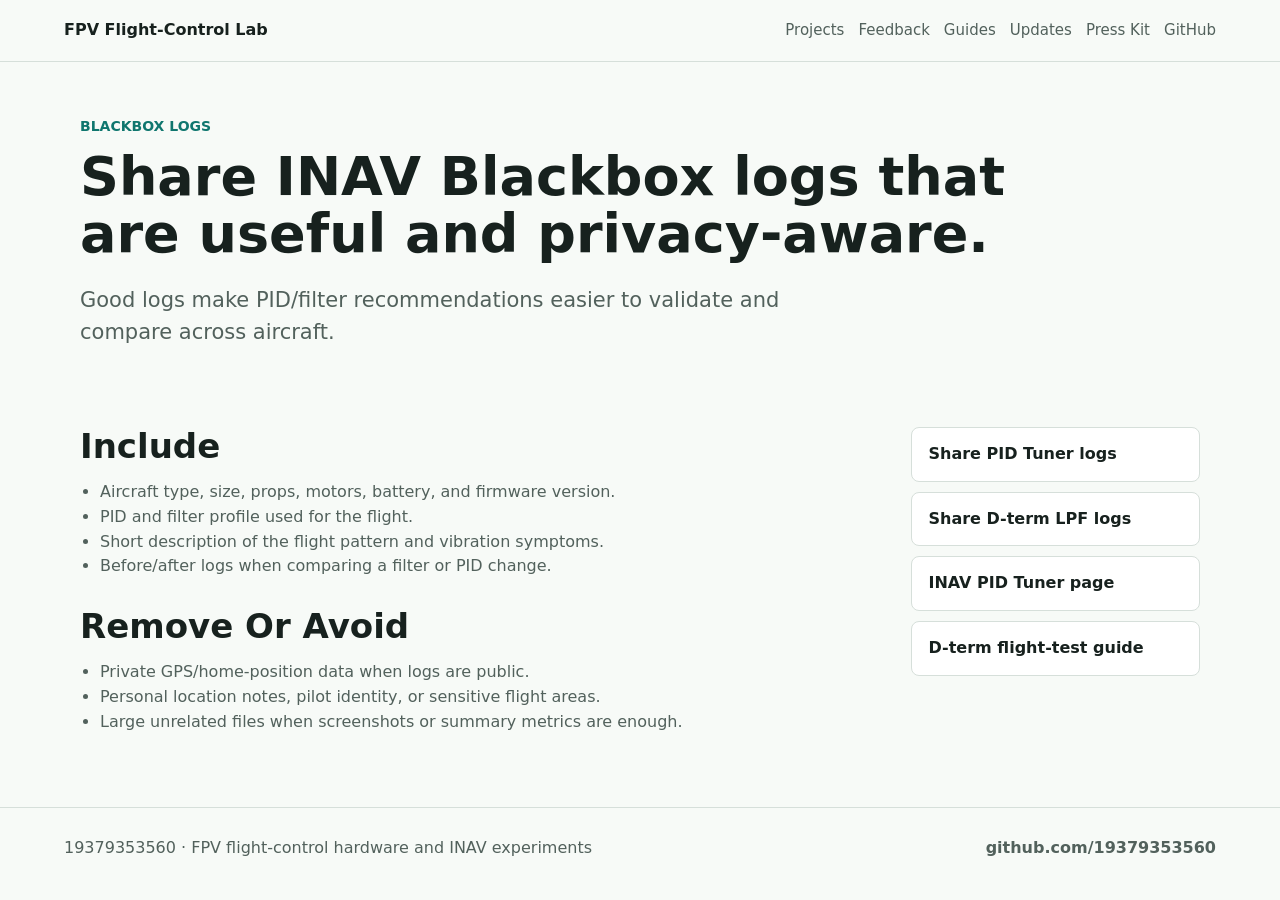
==== blackbox-log-sharing.html @ 6cbe6f00 "Add long-tail guide pages" ====
<!doctype html>
<html lang="en">
  <head>
    <meta charset="utf-8">
    <meta name="viewport" content="width=device-width, initial-scale=1">
    <meta name="description" content="Guide for safely sharing INAV Blackbox logs for PID tuning, filter tuning, D-term noise review, and gyro noise validation.">
    <link rel="canonical" href="https://19379353560.github.io/blackbox-log-sharing.html">
    <meta property="og:title" content="INAV Blackbox Log Sharing Guide">
    <meta property="og:description" content="How to share useful INAV Blackbox logs while protecting private GPS and setup data.">
    <meta property="og:type" content="article">
    <meta property="og:url" content="https://19379353560.github.io/blackbox-log-sharing.html">
    <meta property="og:image" content="https://19379353560.github.io/assets/og-image.png">
    <meta name="twitter:card" content="summary_large_image">
    <title>INAV Blackbox Log Sharing Guide</title>
    <link rel="alternate" type="application/rss+xml" title="FPV Flight-Control Lab updates" href="https://19379353560.github.io/feed.xml">
    <link rel="stylesheet" href="styles.css">
  </head>
  <body>
    <header class="topbar">
      <a class="brand" href="/">FPV Flight-Control Lab</a>
      <nav class="nav" aria-label="Primary navigation">
        <a href="/#projects">Projects</a>
        <a href="/#feedback">Feedback</a>
        <a href="/guides.html">Guides</a>
        <a href="/updates.html">Updates</a>
        <a href="/press-kit.html">Press Kit</a>
        <a href="https://github.com/19379353560">GitHub</a>
      </nav>
    </header>

    <main>
      <section class="detail-hero">
        <div>
          <p class="eyebrow">Blackbox Logs</p>
          <h1>Share INAV Blackbox logs that are useful and privacy-aware.</h1>
          <p class="lead">Good logs make PID/filter recommendations easier to validate and compare across aircraft.</p>
        </div>
      </section>

      <section class="detail-layout">
        <div class="detail-main">
          <article class="detail-block">
            <h2>Include</h2>
            <ul>
              <li>Aircraft type, size, props, motors, battery, and firmware version.</li>
              <li>PID and filter profile used for the flight.</li>
              <li>Short description of the flight pattern and vibration symptoms.</li>
              <li>Before/after logs when comparing a filter or PID change.</li>
            </ul>
          </article>

          <article class="detail-block">
            <h2>Remove Or Avoid</h2>
            <ul>
              <li>Private GPS/home-position data when logs are public.</li>
              <li>Personal location notes, pilot identity, or sensitive flight areas.</li>
              <li>Large unrelated files when screenshots or summary metrics are enough.</li>
            </ul>
          </article>
        </div>

        <aside class="detail-side">
          <div class="link-list">
            <a href="https://github.com/19379353560/inav-pid-tuner/issues/1">Share PID Tuner logs</a>
            <a href="https://github.com/19379353560/inav/issues/1">Share D-term LPF logs</a>
            <a href="pid-tuner.html">INAV PID Tuner page</a>
            <a href="dterm-flight-test-guide.html">D-term flight-test guide</a>
          </div>
        </aside>
      </section>
    </main>

    <footer class="footer">
      <span>19379353560 · FPV flight-control hardware and INAV experiments</span>
      <a href="https://github.com/19379353560">github.com/19379353560</a>
    </footer>
  </body>
</html>
---- styles.css ----
:root {
  color-scheme: light;
  --bg: #f7faf7;
  --surface: #ffffff;
  --ink: #17211e;
  --muted: #52615c;
  --line: #d6dfda;
  --teal: #0f766e;
  --blue: #2563eb;
  --red: #b91c1c;
  --orange: #c2410c;
  --shadow: 0 16px 40px rgba(23, 33, 30, 0.1);
}

* {
  box-sizing: border-box;
}

html {
  scroll-behavior: smooth;
}

body {
  margin: 0;
  background: var(--bg);
  color: var(--ink);
  font-family: Inter, ui-sans-serif, system-ui, -apple-system, BlinkMacSystemFont, "Segoe UI", sans-serif;
  line-height: 1.55;
}

a {
  color: inherit;
}

.topbar {
  position: sticky;
  top: 0;
  z-index: 10;
  display: flex;
  align-items: center;
  justify-content: space-between;
  gap: 24px;
  padding: 18px clamp(18px, 5vw, 72px);
  background: rgba(247, 250, 247, 0.94);
  border-bottom: 1px solid var(--line);
  backdrop-filter: blur(14px);
}

.brand {
  font-weight: 800;
  text-decoration: none;
}

.nav {
  display: flex;
  flex-wrap: wrap;
  gap: 14px;
  color: var(--muted);
  font-size: 15px;
}

.nav a {
  text-decoration: none;
}

.nav a:hover,
.project-links a:hover,
.feedback-list a:hover,
.footer a:hover {
  color: var(--teal);
}

main {
  width: min(1120px, calc(100% - 36px));
  margin: 0 auto;
}

.intro {
  min-height: 82vh;
  display: grid;
  grid-template-columns: minmax(0, 1fr);
  align-content: center;
  gap: 28px;
  padding: 54px 0 28px;
}

.intro-copy {
  max-width: 860px;
}

.eyebrow {
  margin: 0 0 12px;
  color: var(--teal);
  font-size: 14px;
  font-weight: 800;
  text-transform: uppercase;
}

h1,
h2,
h3,
p {
  overflow-wrap: anywhere;
}

h1 {
  margin: 0;
  max-width: 980px;
  font-size: 54px;
  line-height: 1.04;
}

.lead {
  max-width: 780px;
  margin: 22px 0 0;
  color: var(--muted);
  font-size: 21px;
}

.actions {
  display: flex;
  flex-wrap: wrap;
  gap: 12px;
  margin-top: 28px;
}

.button {
  display: inline-flex;
  align-items: center;
  min-height: 44px;
  padding: 10px 16px;
  border-radius: 8px;
  border: 1px solid var(--ink);
  font-weight: 800;
  text-decoration: none;
}

.button.primary {
  background: var(--ink);
  color: #ffffff;
}

.button.secondary {
  background: var(--surface);
}

.intro-image {
  width: 100%;
  max-height: 280px;
  object-fit: cover;
  border: 1px solid var(--line);
  border-radius: 8px;
  box-shadow: var(--shadow);
}

.projects,
.feedback {
  padding: 62px 0;
}

.section-heading {
  display: grid;
  grid-template-columns: minmax(0, 760px);
  gap: 8px;
  margin-bottom: 24px;
}

h2 {
  margin: 0;
  font-size: 34px;
  line-height: 1.15;
}

.project-grid {
  display: grid;
  grid-template-columns: repeat(2, minmax(0, 1fr));
  gap: 18px;
}

.project {
  display: grid;
  grid-template-rows: auto 1fr;
  overflow: hidden;
  background: var(--surface);
  border: 1px solid var(--line);
  border-radius: 8px;
  box-shadow: 0 10px 26px rgba(23, 33, 30, 0.08);
}

.project img {
  width: 100%;
  aspect-ratio: 1200 / 420;
  object-fit: cover;
  border-bottom: 1px solid var(--line);
}

.project-body {
  display: flex;
  flex-direction: column;
  gap: 12px;
  padding: 20px;
}

.tag {
  width: fit-content;
  margin: 0;
  padding: 4px 9px;
  border-radius: 8px;
  background: rgba(15, 118, 110, 0.1);
  color: var(--teal);
  font-size: 13px;
  font-weight: 800;
}

.tag.red {
  background: rgba(185, 28, 28, 0.1);
  color: var(--red);
}

.tag.blue {
  background: rgba(37, 99, 235, 0.1);
  color: var(--blue);
}

.tag.orange {
  background: rgba(194, 65, 12, 0.1);
  color: var(--orange);
}

h3 {
  margin: 0;
  font-size: 24px;
}

.project p:not(.tag) {
  margin: 0;
  color: var(--muted);
}

.project ul {
  margin: 0;
  padding-left: 19px;
  color: var(--ink);
}

.project-links {
  display: flex;
  flex-wrap: wrap;
  gap: 14px;
  margin-top: auto;
  padding-top: 8px;
  font-weight: 800;
}

.project-links a {
  text-decoration-thickness: 2px;
  text-underline-offset: 4px;
}

.feedback {
  display: grid;
  grid-template-columns: minmax(0, 0.8fr) minmax(280px, 1fr);
  gap: 28px;
  align-items: start;
}

.feedback-list {
  display: grid;
  gap: 12px;
}

.feedback-list a {
  display: block;
  padding: 16px 18px;
  background: var(--surface);
  border: 1px solid var(--line);
  border-radius: 8px;
  font-weight: 800;
  text-decoration: none;
}

.footer {
  display: flex;
  flex-wrap: wrap;
  justify-content: space-between;
  gap: 14px;
  padding: 28px clamp(18px, 5vw, 72px);
  border-top: 1px solid var(--line);
  color: var(--muted);
}

.footer a {
  font-weight: 800;
  text-decoration: none;
}

.detail-hero {
  display: grid;
  gap: 26px;
  padding: 54px 0 34px;
}

.detail-hero h1 {
  max-width: 980px;
}

.detail-hero img {
  width: 100%;
  max-height: 330px;
  object-fit: cover;
  border: 1px solid var(--line);
  border-radius: 8px;
  box-shadow: var(--shadow);
}

.detail-layout {
  display: grid;
  grid-template-columns: minmax(0, 1fr) minmax(260px, 0.36fr);
  gap: 30px;
  padding: 44px 0 72px;
}

.detail-main,
.detail-side {
  display: grid;
  gap: 28px;
  align-content: start;
}

.detail-block h2 {
  margin-bottom: 14px;
}

.detail-block p,
.detail-block li {
  color: var(--muted);
}

.detail-block ul {
  margin: 0;
  padding-left: 20px;
}

.link-list {
  display: grid;
  gap: 10px;
}

.link-list a {
  display: block;
  padding: 14px 16px;
  background: var(--surface);
  border: 1px solid var(--line);
  border-radius: 8px;
  font-weight: 800;
  text-decoration: none;
}

.stat-list {
  display: grid;
  gap: 12px;
}

.stat-list div {
  padding: 14px 16px;
  background: var(--surface);
  border: 1px solid var(--line);
  border-radius: 8px;
}

.stat-list strong {
  display: block;
}

.back-link {
  display: inline-flex;
  width: fit-content;
  margin-top: 20px;
  color: var(--teal);
  font-weight: 800;
  text-decoration-thickness: 2px;
  text-underline-offset: 4px;
}

.update-list {
  display: grid;
  gap: 22px;
  padding: 42px 0 72px;
}

.update-item {
  padding: 22px;
  background: var(--surface);
  border: 1px solid var(--line);
  border-radius: 8px;
}

.update-item time {
  color: var(--teal);
  font-size: 14px;
  font-weight: 800;
  text-transform: uppercase;
}

.update-item h2 {
  margin-top: 8px;
}

.update-item p,
.update-item li {
  color: var(--muted);
}

.press-grid {
  display: grid;
  grid-template-columns: repeat(2, minmax(0, 1fr));
  gap: 18px;
  padding: 42px 0 72px;
}

.press-card {
  display: grid;
  gap: 12px;
  padding: 22px;
  background: var(--surface);
  border: 1px solid var(--line);
  border-radius: 8px;
}

.press-card h2 {
  font-size: 26px;
}

.press-card p {
  color: var(--muted);
}

.press-card code {
  white-space: pre-wrap;
  overflow-wrap: anywhere;
}

@media (max-width: 760px) {
  .topbar {
    align-items: flex-start;
    flex-direction: column;
  }

  .intro {
    min-height: auto;
    padding-top: 40px;
  }

  h1 {
    font-size: 38px;
  }

  .lead {
    font-size: 18px;
  }

  .project-grid,
  .feedback,
  .detail-layout,
  .press-grid {
    grid-template-columns: 1fr;
  }
}
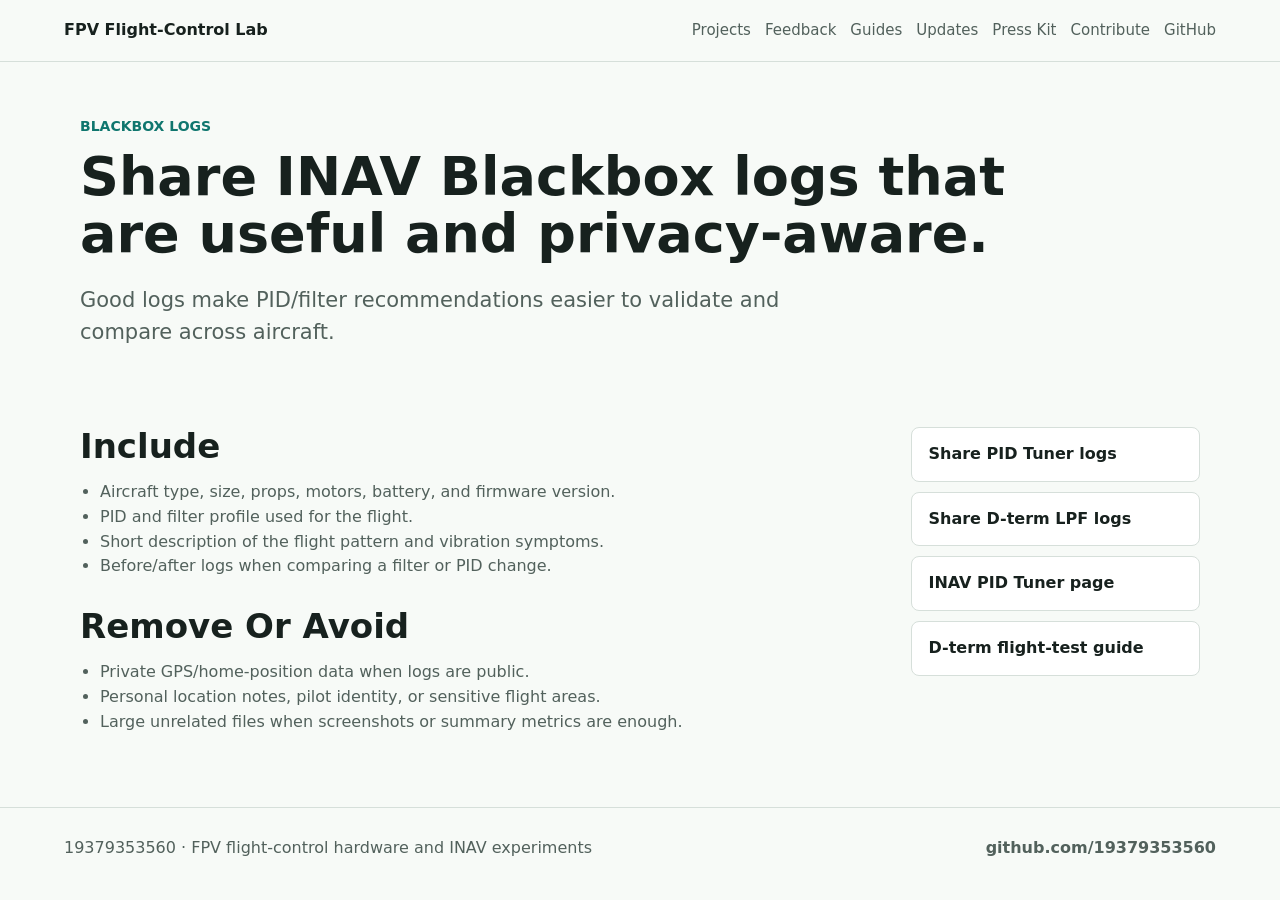
==== commit 70513a07: "Add contribution hub" ====
--- a/blackbox-log-sharing.html
+++ b/blackbox-log-sharing.html
@@ -24,6 +24,7 @@
         <a href="/guides.html">Guides</a>
         <a href="/updates.html">Updates</a>
         <a href="/press-kit.html">Press Kit</a>
+        <a href="/contribute.html">Contribute</a>
         <a href="https://github.com/19379353560">GitHub</a>
       </nav>
     </header>
